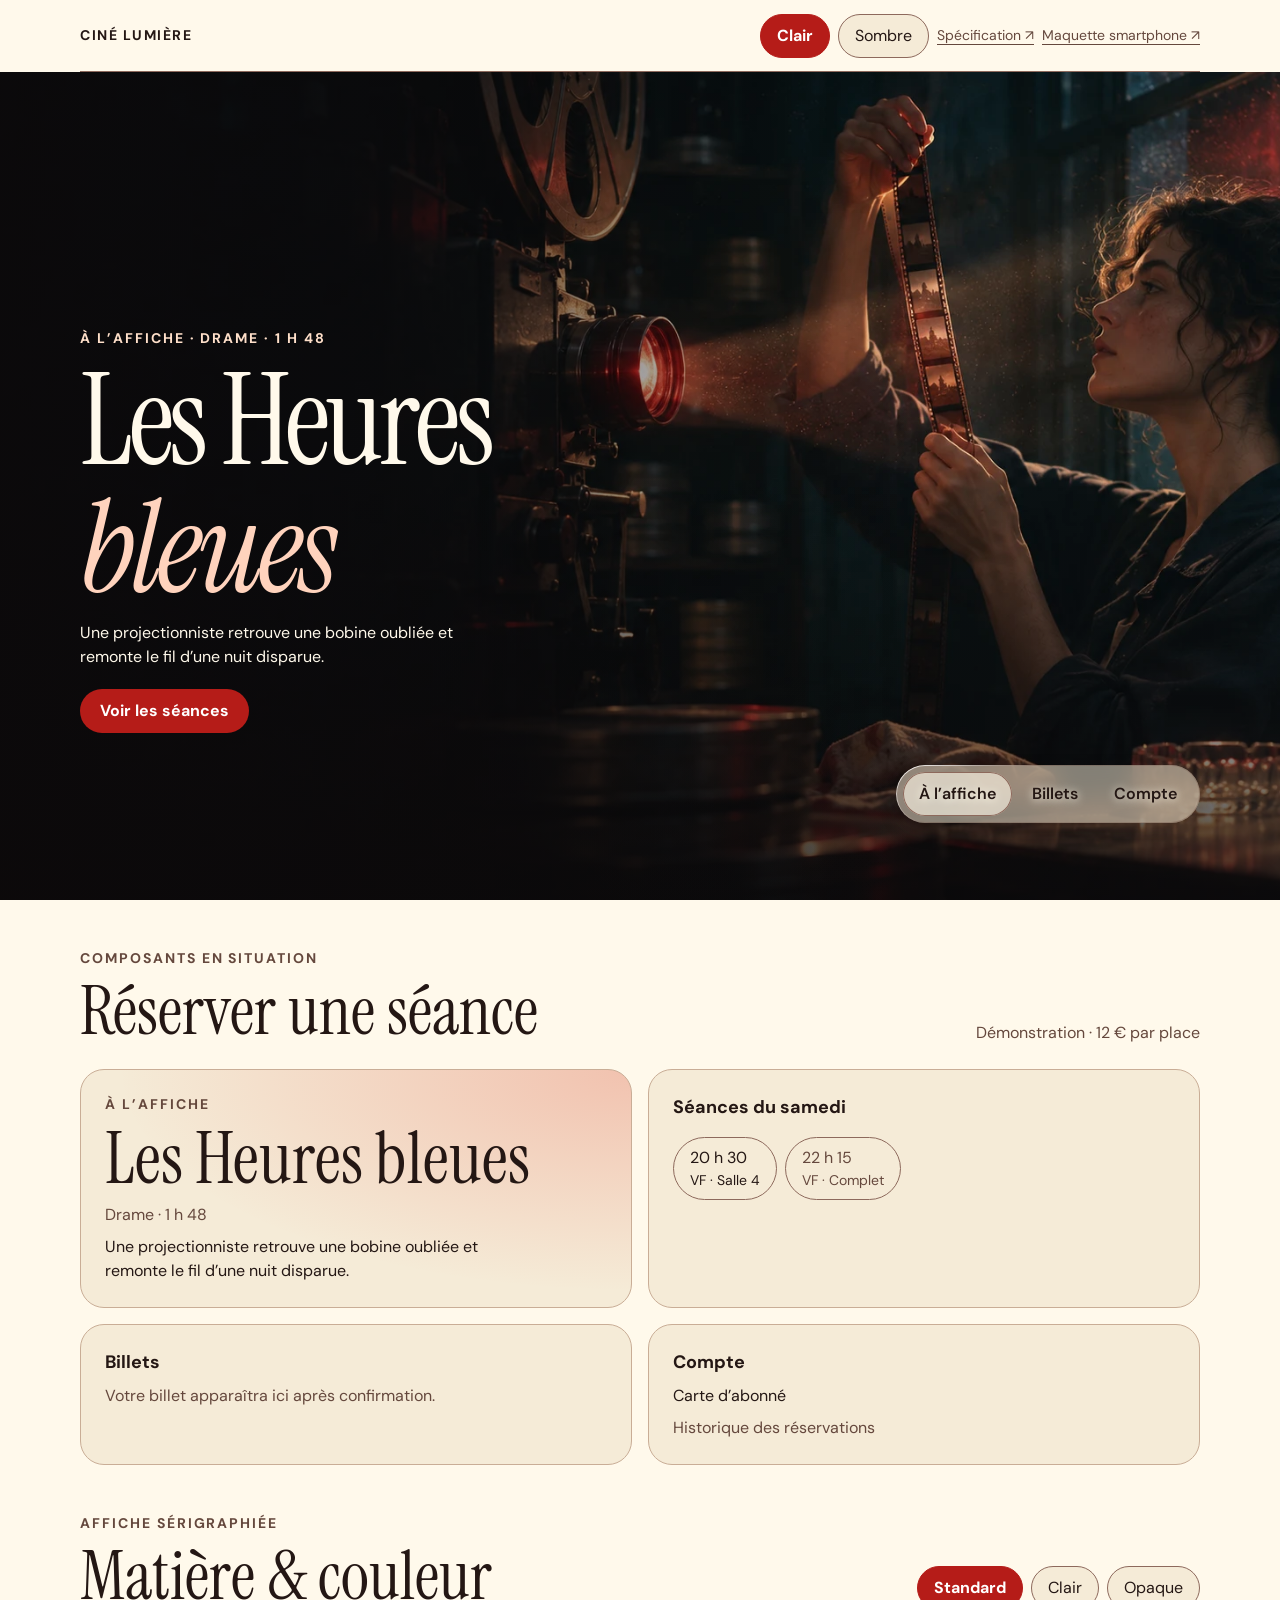
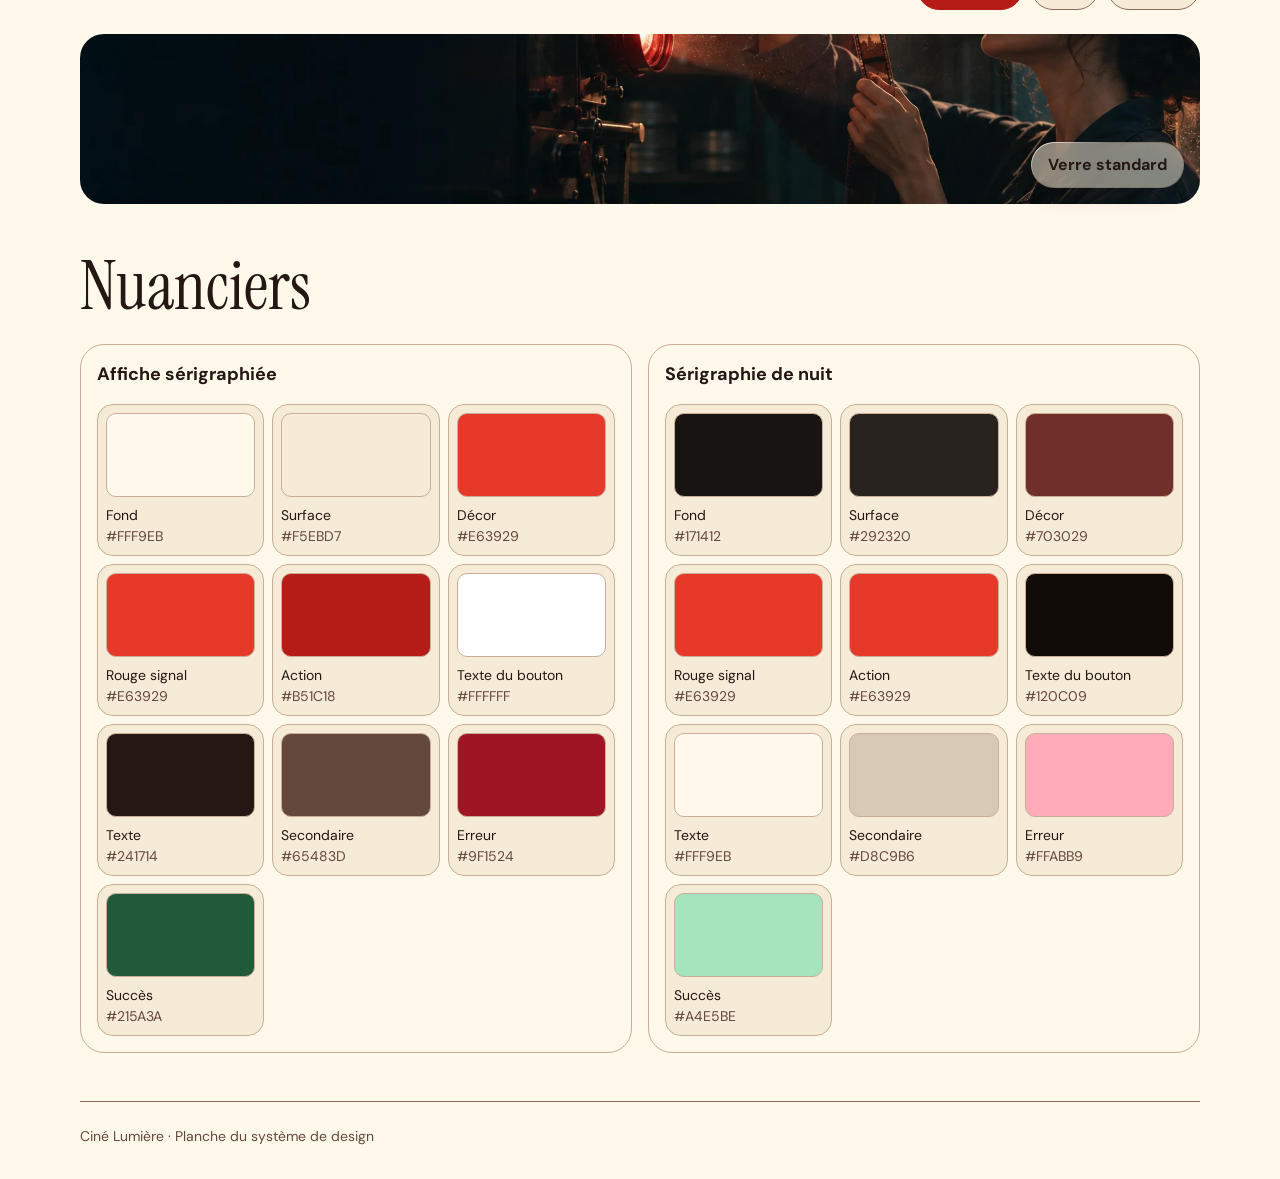
==== design.html @ 51bb1d0d "Initialisation de la maquette Ciné Lumière" ====
<!doctype html>
<html lang="fr">
<head>
<meta charset="utf-8">
<meta name="viewport" content="width=device-width, initial-scale=1">
<title>Ciné Lumière — Liquid Glass</title>
<link rel="preconnect" href="https://fonts.googleapis.com">
<link rel="preconnect" href="https://fonts.gstatic.com" crossorigin>
<link href="https://fonts.googleapis.com/css2?family=DM+Sans:wght@400;500;600;700&family=Instrument+Serif:ital@0;1&display=swap" rel="stylesheet">
<style>
:root {
  color-scheme:dark;
  --canvas:#171412; --surface:#292320; --decor:#703029; --signal:#e63929;
  --ink:#fff9eb; --muted:#d8c9b6; --accent:#e63929; --on-accent:#120c09;
  --danger:#ffabb9; --success:#a4e5be; --line:#a18d7c;
  --glass:rgb(41 35 32 / 52%); --glass-clear:rgb(41 35 32 / 30%);
  --veil:rgb(0 0 0 / 20%); --rim:rgb(255 249 235 / 32%);
  --rim-light:rgb(255 249 235 / 74%); --rim-shade:rgb(255 249 235 / 13%);
  --glass-shadow:rgb(9 6 4 / 29%);
  --panel-line:#56473c;
  --blur:12px; --radius:24px; --motion:180ms;
  --display:"Instrument Serif", Georgia, serif;
}
html[data-theme="light"] {
  color-scheme:light;
  --canvas:#fff9eb; --surface:#f5ebd7; --decor:#e63929; --signal:#e63929;
  --ink:#241714; --muted:#65483d; --accent:#b51c18; --on-accent:#ffffff;
  --danger:#9f1524; --success:#215a3a; --line:#8d695c;
  --glass:rgb(245 235 215 / 52%); --glass-clear:rgb(245 235 215 / 30%);
  --veil:rgb(255 249 235 / 20%); --rim:rgb(101 72 61 / 33%);
  --rim-light:rgb(255 255 255 / 96%); --rim-shade:rgb(101 72 61 / 20%);
  --glass-shadow:rgb(56 34 22 / 16%);
  --panel-line:#c9ad96;
}
* { box-sizing:border-box; }
body { margin:0; background:var(--canvas); color:var(--ink); font:16px/1.5 "DM Sans",system-ui,sans-serif; }
a { color:inherit; }
button { font:inherit; }
button, .nav a { min-height:44px; min-width:44px; border-radius:99px; }
button { padding:8px 16px; color:var(--ink); background:var(--surface); border:1px solid var(--line); cursor:pointer; transition:background-color var(--motion),color var(--motion); }
button:hover:not(:disabled) { border-color:var(--ink); }
button:disabled { cursor:default; color:var(--muted); }
button[aria-pressed="true"], .primary:not(:disabled) { background:var(--accent); color:var(--on-accent); border-color:var(--accent); font-weight:700; }
:focus-visible { outline:3px solid var(--ink); outline-offset:4px; }
[hidden] { display:none !important; }
.wrap { width:min(1120px, calc(100% - 32px)); margin:auto; }
.mast { display:flex; align-items:center; justify-content:space-between; gap:16px; min-height:72px; flex-wrap:wrap; padding-block:8px; border-bottom:1px solid var(--line); }
.brand { font-weight:700; letter-spacing:.11em; text-transform:uppercase; font-size:14px; }
.spec { color:var(--muted); font-size:14px; text-underline-offset:4px; display:inline-flex; align-items:center; min-height:44px; }
.hero {
  --hero-ink:#fff9eb;
  position:relative; isolation:isolate;
  min-height:clamp(560px,calc(100svh - 72px),920px);
  width:100%; margin-top:0; padding:clamp(24px,6vw,96px) max(24px,calc((100vw - 1120px) / 2));
  overflow:hidden; background:#171412; color:var(--hero-ink);
  display:flex; flex-direction:column; justify-content:flex-end; gap:32px;
}
.hero::before {
  content:""; position:absolute; inset:0; z-index:-2;
  background:
    linear-gradient(90deg,rgb(12 9 10 / 91%) 0%,rgb(12 9 10 / 72%) 30%,transparent 72%),
    linear-gradient(0deg,rgb(12 9 10 / 76%) 0%,transparent 52%),
    url("les-heures-bleues.webp") center 46% / cover no-repeat;
}
.hero .eyebrow { color:#ffe0ca; }
.hero :focus-visible { outline-color:var(--hero-ink); }
.hero .hero-action {
  display:inline-flex; align-items:center; min-height:44px; border-radius:99px;
  padding:8px 20px; margin-top:20px; background:var(--accent);
  color:var(--on-accent); font-weight:700; text-decoration:none;
}
.hero .hero-action:hover { text-decoration:underline; }
.hero .nav { color:var(--ink); }
.hero::after { content:""; position:absolute; inset:0; z-index:-1; pointer-events:none; }
[data-material="clear"] .glass { background:var(--surface); }
.hero[data-material="clear"]::after { background:var(--veil); }
.eyebrow { color:var(--muted); text-transform:uppercase; font-size:14px; letter-spacing:.14em; font-weight:700; margin:0 0 8px; }
h1,h2,.film { font-family:var(--display); font-weight:400; margin:0; line-height:1; }
h1 { font-size:clamp(64px,10vw,132px); letter-spacing:-.035em; }
h1 em { display:block; color:#ffd3bd; }
.hero p:not(.eyebrow) { max-width:34ch; }
.glass {
  position:relative;
  background:var(--surface);
  border:1px solid var(--rim);
  box-shadow:0 8px 20px var(--glass-shadow);
}
@supports (mask-composite:exclude) {
  .glass { border-color:transparent; }
  .glass::before {
    content:"";
    position:absolute;
    inset:-1px;
    padding:1px;
    border-radius:inherit;
    pointer-events:none;
    background:linear-gradient(151deg,var(--rim-light),var(--rim) 34%,var(--rim-shade) 70%,var(--rim) 100%);
    mask:linear-gradient(#fff 0 0) content-box,linear-gradient(#fff 0 0);
    mask-composite:exclude;
  }
}
@media (forced-colors:active) {
  .glass { border-color:CanvasText; }
  .glass::before { display:none; }
}
@supports (backdrop-filter:blur(1px)) {
  .glass { background:var(--glass); backdrop-filter:blur(var(--blur)) saturate(145%); }
  [data-material="clear"] .glass { background:var(--glass-clear); }
}
.nav a { text-shadow:0 1px 8px var(--canvas); }
[data-material="opaque"] .glass { background:var(--surface); backdrop-filter:none; }
.nav { display:flex; flex-wrap:wrap; gap:4px; align-self:flex-end; padding:6px; border-radius:32px; }
.nav a { display:grid; place-items:center; padding:8px 16px; text-decoration:none; font-weight:600; }
.nav a:hover,.nav a[aria-current] { background:color-mix(in srgb,var(--canvas) 62%,transparent); }
.nav a[aria-current] { box-shadow:inset 0 0 0 1px var(--line); }
@media (forced-colors:active) { .nav a[aria-current] { outline:1px solid LinkText; outline-offset:-2px; } }
section { margin:48px 0; scroll-margin-top:24px; }
.section-head { display:flex; align-items:end; justify-content:space-between; gap:16px; flex-wrap:wrap; margin-bottom:24px; }
h2 { font-size:clamp(40px,6vw,68px); }
h3 { margin:0 0 8px; font-size:18px; }
p { margin:8px 0 0; }
.muted { color:var(--muted); }
.controls { display:flex; gap:8px; flex-wrap:wrap; }
.glass-sample { display:flex; justify-content:flex-end; align-items:end; min-height:170px; padding:16px; margin-bottom:16px; border-radius:var(--radius); background:#352625 url("les-heures-bleues.webp") 76% 50% / cover no-repeat; }
.sample-label { padding:10px 16px; border-radius:99px; font-weight:700; }
.palette-grid { display:grid; gap:16px; }
@media(min-width:768px) { .palette-grid { grid-template-columns:repeat(2,minmax(0,1fr)); } }
.palette-card { padding:16px; border:1px solid var(--panel-line); border-radius:var(--radius); }
.palette-card h3 { margin-bottom:16px; }
.swatches { display:grid; grid-template-columns:repeat(auto-fit,minmax(125px,1fr)); gap:8px; }
.swatch { background:var(--surface); border:1px solid var(--panel-line); border-radius:16px; overflow:hidden; padding:8px; font-size:14px; }
.swatch i { display:block; height:84px; border:1px solid var(--panel-line); border-radius:10px; background:var(--sample); margin-bottom:8px; }
.swatch span { display:block; color:var(--muted); }
.booking { display:grid; gap:16px; }
.panel { padding:24px; border:1px solid var(--panel-line); border-radius:var(--radius); background:var(--surface); min-width:0; }
.film { font-size:clamp(42px,6vw,72px); }
.film-panel { background:radial-gradient(ellipse at 100% 0%,color-mix(in srgb,var(--decor) 23%,transparent),transparent 66%),var(--surface); }
.film-panel p { max-width:34ch; }
.session { margin:16px 0 24px; }
.session button { text-align:left; }
.session button span { display:block; font-size:14px; }
.auditorium {
  --auditorium-ink:#fff9eb;
  position:relative;
  padding:20px 8px 16px;
  border:1px solid #73483b;
  border-radius:18px;
  color:var(--auditorium-ink);
  background:
    radial-gradient(ellipse at 50% 18%,#603b34 0%,transparent 58%),
    linear-gradient(100deg,#63251e,transparent 24%,transparent 76%,#63251e),
    #180e10;
}
.auditorium h3,.seat-legend { text-align:center; }
.auditorium :focus-visible { outline-color:var(--auditorium-ink); }
.screen {
  display:grid; place-items:center; width:min(85%,290px); min-height:58px;
  margin:12px auto 28px; border-radius:50% 50% 7px 7px / 15% 15% 7px 7px;
  background:linear-gradient(rgb(28 17 18 / 60%),rgb(28 17 18 / 82%)),url("les-heures-bleues.webp") 64% 49% / cover;
  border:1px solid #ffe0bd; box-shadow:0 6px 26px #ffbca45c;
  font-size:14px; letter-spacing:.1em; text-transform:uppercase;
}
.seats { display:grid; grid-template-columns:repeat(4,minmax(44px,56px)); gap:8px; justify-content:center; }
.seats button {
  padding:4px; border-radius:12px 12px 6px 6px;
  background:#592921; color:var(--auditorium-ink); border-color:#bb8170;
  box-shadow:inset 0 -5px 0 #29161966;
}
.seats button:disabled { border-style:dashed; }
.seats button[aria-pressed="true"] { background:var(--accent); color:var(--on-accent); border-color:var(--accent); }
.seats button[aria-pressed="true"]::after { content:" ✓"; }
.seat-legend { color:#f0cec2; font-size:14px; }
.summary { display:flex; gap:16px; align-items:center; justify-content:space-between; flex-wrap:wrap; padding:16px; margin-top:24px; border-radius:var(--radius); }
.feedback { margin-top:16px; color:var(--danger); }
.feedback:empty { display:none; }
.ticket { margin-top:16px; border:1px dashed var(--muted); border-radius:16px; padding:16px; }
.ticket button { margin-top:8px; }
#ticket-status { color:var(--success); }
#ticket-status.cancelled { color:var(--danger); }
footer { border-top:1px solid var(--line); padding:24px 0 32px; color:var(--muted); font-size:14px; }
@media(min-width:768px) { .booking { grid-template-columns:1fr 1fr; } }
@media(max-width:550px) {
  .hero { min-height:clamp(540px,80svh,720px); padding:24px; }
  .hero::before {
    background:
      linear-gradient(0deg,rgb(12 9 10 / 95%) 0%,rgb(12 9 10 / 77%) 42%,transparent 83%),
      url("les-heures-bleues.webp") 63% center / cover no-repeat;
  }
  .nav { align-self:flex-start; }
  .nav a { padding-inline:10px; }
  .panel { padding:16px; }
}
@media(prefers-reduced-motion:reduce) { *,*::before,*::after { transition:none !important; } }
@media(prefers-reduced-transparency:reduce) {
  .glass, [data-material="clear"] .glass { background:var(--surface); backdrop-filter:none; }
}
</style>
</head>
<body>
<header class="wrap mast">
  <span class="brand">Ciné Lumière</span>
  <div class="controls">
    <button type="button" data-theme-choice="light" aria-pressed="false">Clair</button>
    <button type="button" data-theme-choice="dark" aria-pressed="true">Sombre</button>
    <a class="spec" href="design.md">Spécification ↗</a>
    <a class="spec" href="mobile.html">Maquette smartphone ↗</a>
  </div>
</header>
<main>
  <div class="hero" id="material-preview" data-material="standard">
    <div>
      <p class="eyebrow">À l’affiche · Drame · 1 h 48</p>
      <h1>Les Heures <em>bleues</em></h1>
      <p>Une projectionniste retrouve une bobine oubliée et remonte le fil d’une nuit disparue.</p>
      <a class="hero-action" href="#reservation">Voir les séances</a>
    </div>
    <nav class="glass nav" aria-label="Navigation de démonstration">
      <a href="#reservation" aria-current="location">À l’affiche</a>
      <a href="#billets">Billets</a>
      <a href="#compte">Compte</a>
    </nav>
  </div>

  <div class="wrap">
  <section id="reservation" aria-labelledby="booking-title">
    <div class="section-head">
      <div><p class="eyebrow">Composants en situation</p><h2 id="booking-title">Réserver une séance</h2></div>
      <span class="muted">Démonstration · 12 € par place</span>
    </div>
    <div class="booking">
      <article class="panel film-panel">
        <p class="eyebrow">À l’affiche</p>
        <h3 class="film">Les Heures bleues</h3>
        <p class="muted">Drame · 1 h 48</p>
        <p>Une projectionniste retrouve une bobine oubliée et remonte le fil d’une nuit disparue.</p>
      </article>
      <div class="panel">
        <h3>Séances du samedi</h3>
        <div class="controls session">
          <button id="session" type="button" aria-pressed="false" aria-controls="seat-plan">20 h 30 <span>VF · Salle 4</span></button>
          <button type="button" disabled>22 h 15 <span>VF · Complet</span></button>
        </div>
        <div id="seat-plan" hidden>
          <div class="auditorium">
            <h3>Choisir deux sièges</h3>
            <div class="screen"><span>Écran</span></div>
          <div class="seats" role="group" aria-label="Rangée A">
            <button type="button" disabled aria-label="A1, occupé">×</button>
            <button type="button" data-seat="A2" aria-pressed="false">A2</button>
            <button type="button" data-seat="A3" aria-pressed="false">A3</button>
            <button type="button" data-seat="A4" aria-pressed="false">A4</button>
          </div>
            <p class="seat-legend">× Occupé · ✓ Sélectionné</p>
          </div>
          <div class="glass summary">
            <strong id="total" role="status">0 place · 0 €</strong>
            <button class="primary" type="button" id="pay" disabled>Confirmer le paiement</button>
          </div>
          <p class="feedback" id="feedback" role="alert"></p>
        </div>
      </div>
      <article class="panel" id="billets">
        <h3>Billets</h3>
        <p id="empty-ticket" class="muted">Votre billet apparaîtra ici après confirmation.</p>
        <div class="ticket" id="ticket" hidden>
          <strong>Les Heures bleues</strong>
          <p>Samedi · 20 h 30 · Salle 4 · <span id="ticket-seats"></span></p>
          <p role="status" id="ticket-status"></p>
          <button type="button" id="cancel">Annuler la réservation</button>
        </div>
      </article>
      <article class="panel" id="compte">
        <h3>Compte</h3>
        <p>Carte d’abonné</p>
        <p class="muted">Historique des réservations</p>
      </article>
    </div>
  </section>

  <section aria-labelledby="materials">
    <div class="section-head">
      <div><p class="eyebrow" id="theme-name">Sérigraphie de nuit</p><h2 id="materials">Matière &amp; couleur</h2></div>
      <div class="controls" role="group" aria-label="Matière de la navigation">
        <button type="button" data-material="standard" aria-pressed="true" aria-controls="material-preview material-sample">Standard</button>
        <button type="button" data-material="clear" aria-pressed="false" aria-controls="material-preview material-sample">Clair</button>
        <button type="button" data-material="opaque" aria-pressed="false" aria-controls="material-preview material-sample">Opaque</button>
      </div>
    </div>
    <div class="glass-sample" id="material-sample" data-material="standard" aria-label="Aperçu de la matière">
      <p class="glass sample-label" id="material-label">Verre standard</p>
    </div>
  </section>

  <section aria-labelledby="palette-title">
    <div class="section-head"><h2 id="palette-title">Nuanciers</h2></div>
    <div class="palette-grid" id="palettes"></div>
  </section>
  </div>
</main>
<footer class="wrap">Ciné Lumière · Planche du système de design</footer>
<script>
const themeButtons = document.querySelectorAll('[data-theme-choice]');
const themeName = document.querySelector('#theme-name');
const paletteGrid = document.querySelector('#palettes');
const colorRoles = [
  ['canvas', 'Fond'], ['surface', 'Surface'], ['decor', 'Décor'],
  ['signal', 'Rouge signal'], ['accent', 'Action'], ['on-accent', 'Texte du bouton'],
  ['ink', 'Texte'], ['muted', 'Secondaire'], ['danger', 'Erreur'], ['success', 'Succès']
];

function setTheme(theme) {
  const root = document.documentElement;
  root.dataset.theme = theme;
  themeName.textContent = theme === 'light' ? 'Affiche sérigraphiée' : 'Sérigraphie de nuit';
  for (const button of themeButtons) {
    button.setAttribute('aria-pressed', button.dataset.themeChoice === theme);
  }
}

function renderPalettes() {
  const root = document.documentElement;
  const current = root.dataset.theme;
  for (const [theme, title] of [
    ['light', 'Affiche sérigraphiée'], ['dark', 'Sérigraphie de nuit']
  ]) {
    root.dataset.theme = theme;
    const styles = getComputedStyle(root);
    const card = document.createElement('article');
    card.className = 'palette-card';
    const samples = colorRoles.map(([role, label]) => {
      const value = styles.getPropertyValue('--' + role).trim().toUpperCase();
      return `<div class="swatch" style="--sample:${value}"><i aria-hidden="true"></i>${label}<span>${value}</span></div>`;
    }).join('');
    card.innerHTML = `<h3>${title}</h3><div class="swatches">${samples}</div>`;
    paletteGrid.append(card);
  }
  root.dataset.theme = current;
}

for (const button of themeButtons) {
  button.addEventListener('click', () => setTheme(button.dataset.themeChoice));
}
setTheme(matchMedia('(prefers-color-scheme: light)').matches ? 'light' : 'dark');
renderPalettes();

const preview = document.querySelector('#material-preview');
const materials = document.querySelectorAll('button[data-material]');
const destinations = document.querySelectorAll('.nav a');
const session = document.querySelector('#session');
const seatPlan = document.querySelector('#seat-plan');
const seats = [...document.querySelectorAll('[data-seat]')];
const total = document.querySelector('#total');
const pay = document.querySelector('#pay');
const feedback = document.querySelector('#feedback');
const ticket = document.querySelector('#ticket');
const ticketStatus = document.querySelector('#ticket-status');
const cancel = document.querySelector('#cancel');
let paymentAttempted = false;

for (const button of materials) {
  button.addEventListener('click', () => {
    const material = button.dataset.material;
    preview.dataset.material = material;
    document.querySelector('#material-sample').dataset.material = material;
    document.querySelector('#material-label').textContent = {
      standard: 'Verre standard', clear: 'Verre clair', opaque: 'Surface opaque'
    }[material];
    for (const option of materials) option.setAttribute('aria-pressed', option === button);
  });
}
for (const destination of destinations) {
  destination.addEventListener('click', () => {
    for (const link of destinations) link.removeAttribute('aria-current');
    destination.setAttribute('aria-current', 'location');
  });
}
session.addEventListener('click', () => {
  seatPlan.hidden = !seatPlan.hidden;
  session.setAttribute('aria-pressed', !seatPlan.hidden);
});
function selectedSeats() {
  return seats.filter(seat => seat.getAttribute('aria-pressed') === 'true');
}
for (const seat of seats) {
  seat.addEventListener('click', () => {
    const pressed = seat.getAttribute('aria-pressed') === 'true';
    if (!pressed && selectedSeats().length === 2) {
      feedback.textContent = 'Retirez un siège de la sélection pour en choisir un autre.';
      return;
    }
    seat.setAttribute('aria-pressed', !pressed);
    const count = selectedSeats().length;
    total.textContent = count + (count === 2 ? ' places' : ' place') + ' · ' + count * 12 + ' €';
    pay.disabled = count !== 2;
    feedback.textContent = '';
  });
}
pay.addEventListener('click', () => {
  if (!paymentAttempted) {
    paymentAttempted = true;
    feedback.textContent = 'Paiement refusé. Vos sièges sont conservés. Vous pouvez réessayer.';
    pay.textContent = 'Réessayer';
    return;
  }
  feedback.textContent = '';
  document.querySelector('#ticket-seats').textContent = selectedSeats().map(seat => seat.dataset.seat).join(', ');
  document.querySelector('#empty-ticket').hidden = true;
  ticket.hidden = false;
  ticketStatus.textContent = 'Billet confirmé';
  pay.disabled = true;
  session.disabled = true;
  for (const seat of seats) seat.disabled = true;
  cancel.focus();
});
cancel.addEventListener('click', () => {
  ticketStatus.textContent = 'Annulé';
  ticketStatus.classList.add('cancelled');
  ticketStatus.tabIndex = -1;
  ticketStatus.focus();
  cancel.hidden = true;
});
</script>
</body>
</html>
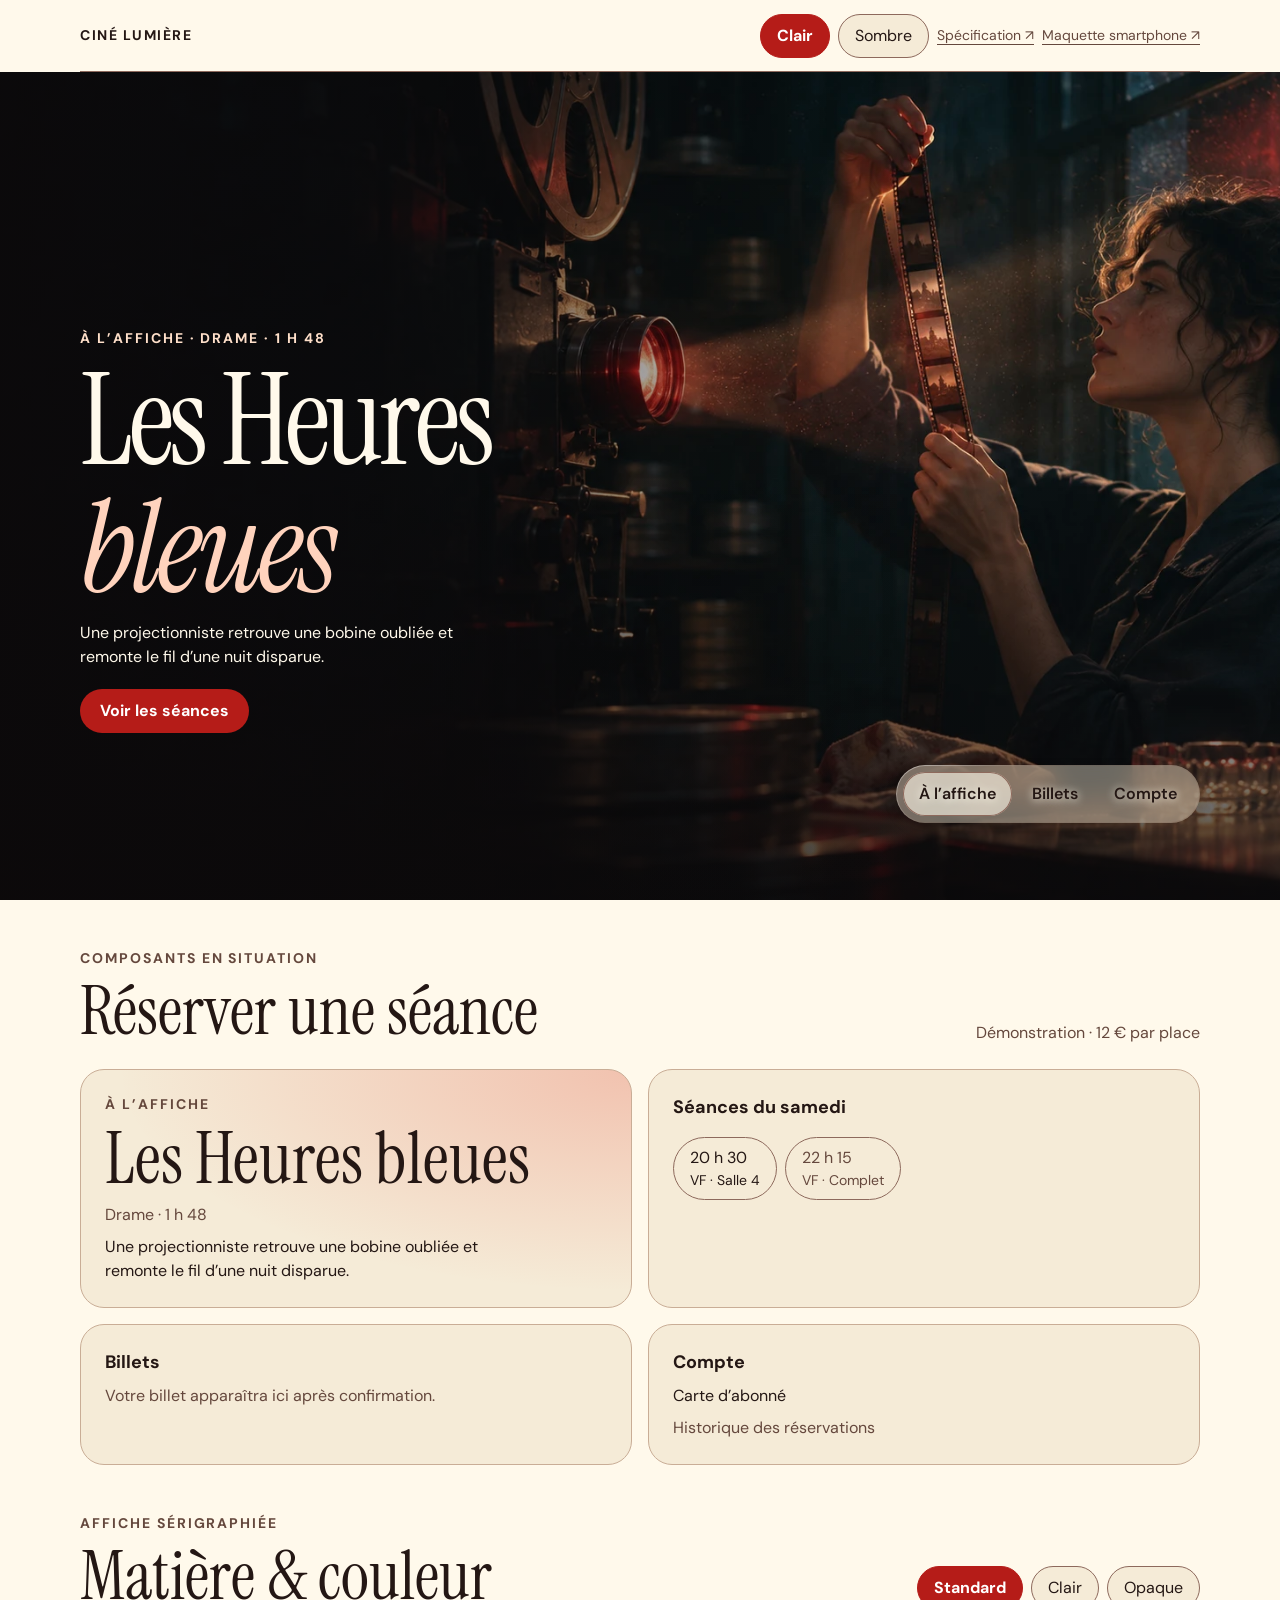
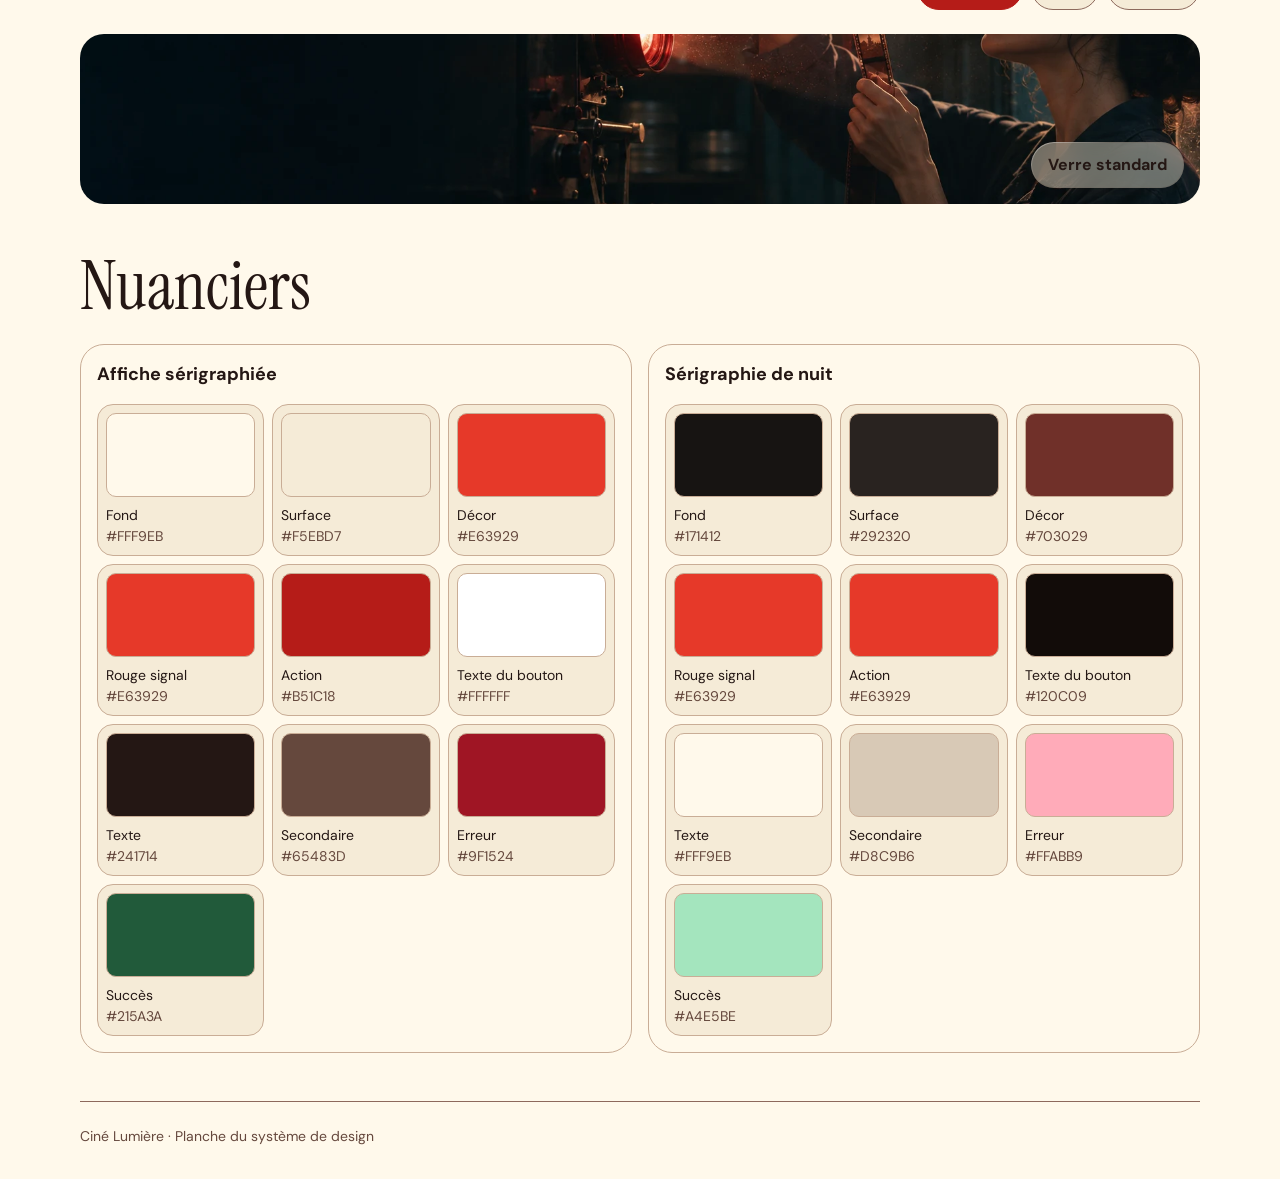
==== commit 0c6adcb9: "Lighten liquid glass surfaces and soften decorative borders" ====
--- a/design.html
+++ b/design.html
@@ -13,10 +13,10 @@
   --canvas:#171412; --surface:#292320; --decor:#703029; --signal:#e63929;
   --ink:#fff9eb; --muted:#d8c9b6; --accent:#e63929; --on-accent:#120c09;
   --danger:#ffabb9; --success:#a4e5be; --line:#a18d7c;
-  --glass:rgb(41 35 32 / 52%); --glass-clear:rgb(41 35 32 / 30%);
-  --veil:rgb(0 0 0 / 20%); --rim:rgb(255 249 235 / 32%);
-  --rim-light:rgb(255 249 235 / 74%); --rim-shade:rgb(255 249 235 / 13%);
-  --glass-shadow:rgb(9 6 4 / 29%);
+  --glass:rgb(41 35 32 / 34%); --glass-clear:rgb(41 35 32 / 22%);
+  --veil:rgb(0 0 0 / 20%); --rim:rgb(255 249 235 / 15%);
+  --rim-light:rgb(255 249 235 / 28%); --rim-shade:rgb(255 249 235 / 7%);
+  --glass-shadow:rgb(9 6 4 / 14%);
   --panel-line:#56473c;
   --blur:12px; --radius:24px; --motion:180ms;
   --display:"Instrument Serif", Georgia, serif;
@@ -26,10 +26,10 @@
   --canvas:#fff9eb; --surface:#f5ebd7; --decor:#e63929; --signal:#e63929;
   --ink:#241714; --muted:#65483d; --accent:#b51c18; --on-accent:#ffffff;
   --danger:#9f1524; --success:#215a3a; --line:#8d695c;
-  --glass:rgb(245 235 215 / 52%); --glass-clear:rgb(245 235 215 / 30%);
-  --veil:rgb(255 249 235 / 20%); --rim:rgb(101 72 61 / 33%);
-  --rim-light:rgb(255 255 255 / 96%); --rim-shade:rgb(101 72 61 / 20%);
-  --glass-shadow:rgb(56 34 22 / 16%);
+  --glass:rgb(245 235 215 / 42%); --glass-clear:rgb(245 235 215 / 26%);
+  --veil:rgb(255 249 235 / 20%); --rim:rgb(101 72 61 / 17%);
+  --rim-light:rgb(255 255 255 / 46%); --rim-shade:rgb(101 72 61 / 9%);
+  --glass-shadow:rgb(56 34 22 / 10%);
   --panel-line:#c9ad96;
 }
 * { box-sizing:border-box; }
@@ -82,16 +82,16 @@
 .glass {
   position:relative;
   background:var(--surface);
-  border:1px solid var(--rim);
-  box-shadow:0 8px 20px var(--glass-shadow);
+  border:.75px solid var(--rim);
+  box-shadow:0 5px 14px var(--glass-shadow);
 }
 @supports (mask-composite:exclude) {
   .glass { border-color:transparent; }
   .glass::before {
     content:"";
     position:absolute;
-    inset:-1px;
-    padding:1px;
+    inset:-.75px;
+    padding:.75px;
     border-radius:inherit;
     pointer-events:none;
     background:linear-gradient(151deg,var(--rim-light),var(--rim) 34%,var(--rim-shade) 70%,var(--rim) 100%);
